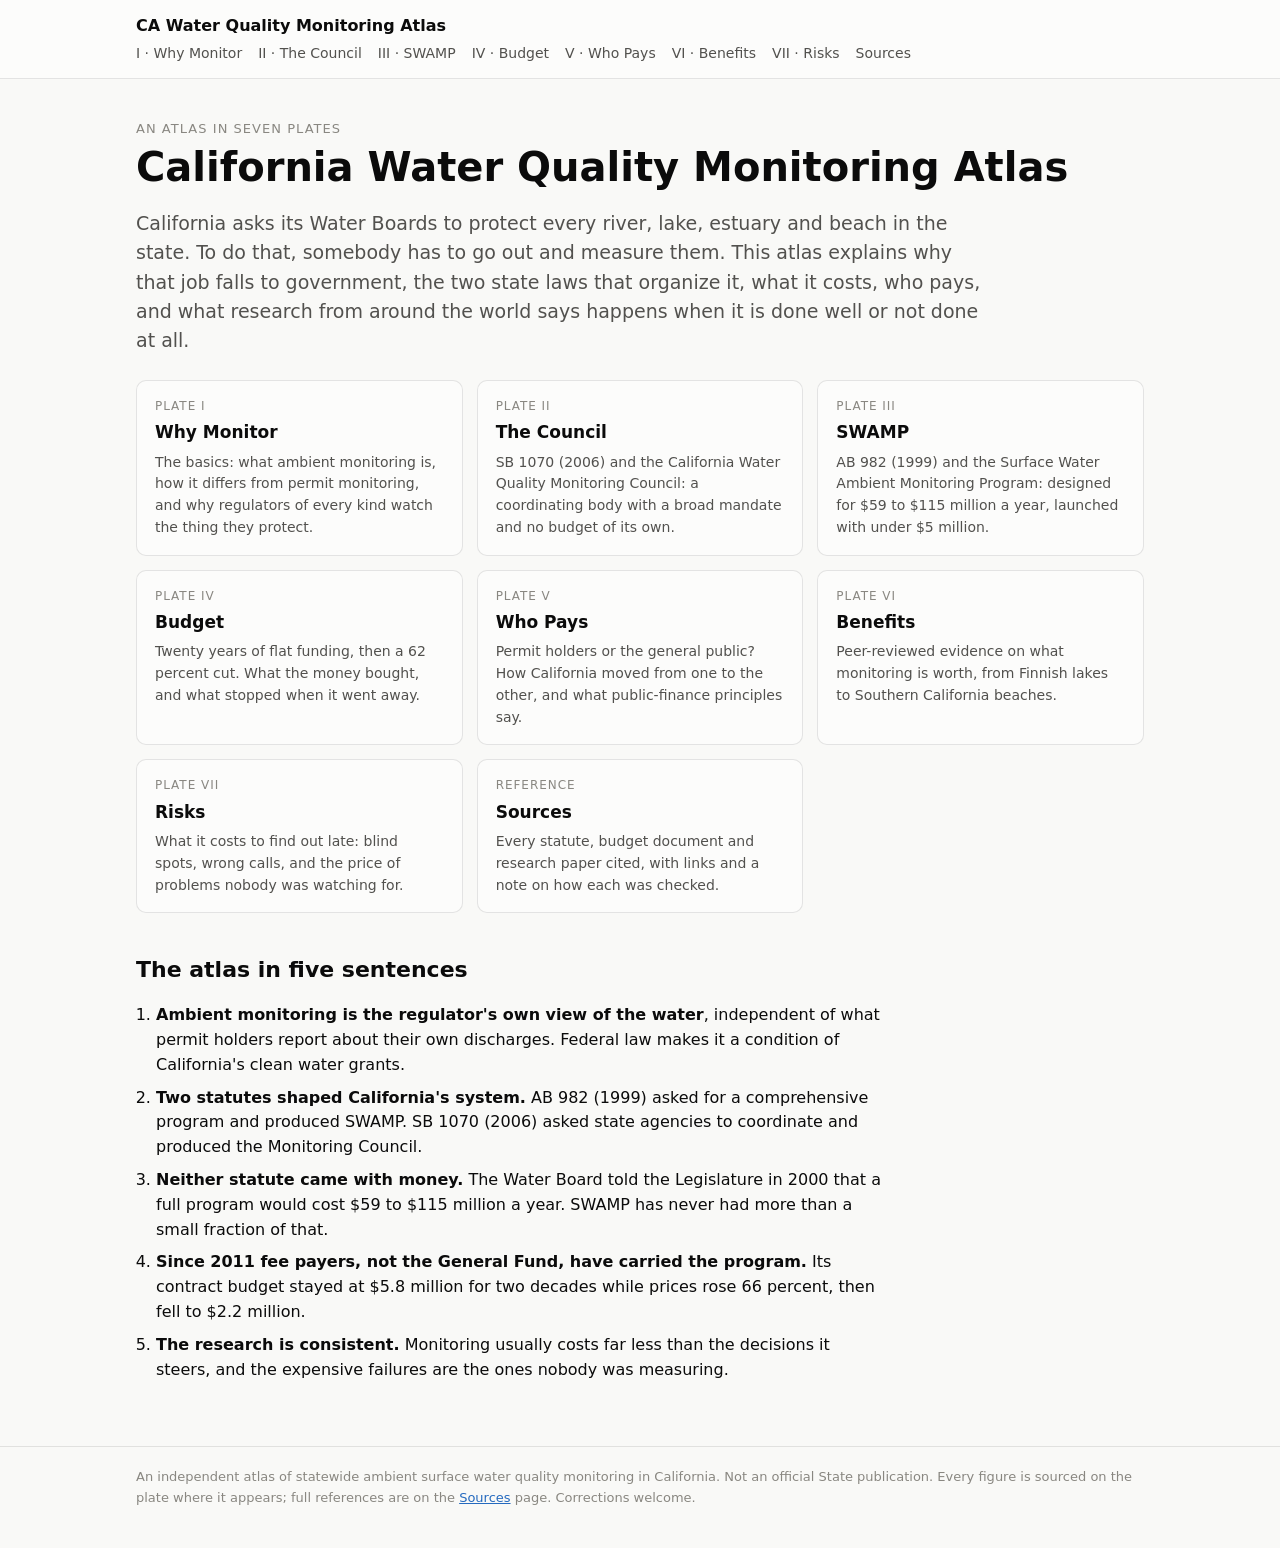
==== index.html @ a685c1d4 "Start CA Water Quality Monitoring Atlas: seven plates and sources Why Monitor, The Council (SB 1070)" ====
<!doctype html>
<html lang="en" data-root="">
<head>
<meta charset="utf-8">
<meta name="viewport" content="width=device-width, initial-scale=1">
<title>CA Water Quality Monitoring Atlas</title>
<meta name="description" content="An atlas of statewide ambient surface water quality monitoring in California: why governments monitor, the two statutes behind the Monitoring Council and SWAMP, what it costs, who pays, and what the research says.">
<link rel="stylesheet" href="assets/atlas.css">
<style>
  .plates { display: grid; gap: 14px; grid-template-columns: repeat(auto-fill, minmax(280px, 1fr)); margin-top: 24px; }
  .plates a.card { text-decoration: none; color: var(--ink); display: block; transition: border-color .15s; }
  .plates a.card:hover { border-color: var(--accent); }
  .plates .n { font-size: 12px; letter-spacing: .08em; text-transform: uppercase; color: var(--muted); }
  .plates h3 { margin: 4px 0 6px; }
  .plates p { margin: 0; font-size: 14px; color: var(--ink-2); }
  .five { margin-top: 36px; }
  .five ol { padding-left: 20px; }
  .five li { margin-bottom: 8px; }
</style>
</head>
<body>
<main class="wrap">
  <div class="plate-no">An atlas in seven plates</div>
  <h1>California Water Quality Monitoring Atlas</h1>
  <p class="lede">California asks its Water Boards to protect every river, lake, estuary and beach in the state. To do that, somebody has to go out and measure them. This atlas explains why that job falls to government, the two state laws that organize it, what it costs, who pays, and what research from around the world says happens when it is done well or not done at all.</p>

  <div class="plates">
    <a class="card" href="plates/why.html"><div class="n">Plate I</div><h3>Why Monitor</h3><p>The basics: what ambient monitoring is, how it differs from permit monitoring, and why regulators of every kind watch the thing they protect.</p></a>
    <a class="card" href="plates/council.html"><div class="n">Plate II</div><h3>The Council</h3><p>SB 1070 (2006) and the California Water Quality Monitoring Council: a coordinating body with a broad mandate and no budget of its own.</p></a>
    <a class="card" href="plates/swamp.html"><div class="n">Plate III</div><h3>SWAMP</h3><p>AB 982 (1999) and the Surface Water Ambient Monitoring Program: designed for $59 to $115 million a year, launched with under $5 million.</p></a>
    <a class="card" href="plates/budget.html"><div class="n">Plate IV</div><h3>Budget</h3><p>Twenty years of flat funding, then a 62 percent cut. What the money bought, and what stopped when it went away.</p></a>
    <a class="card" href="plates/who-pays.html"><div class="n">Plate V</div><h3>Who Pays</h3><p>Permit holders or the general public? How California moved from one to the other, and what public-finance principles say.</p></a>
    <a class="card" href="plates/benefits.html"><div class="n">Plate VI</div><h3>Benefits</h3><p>Peer-reviewed evidence on what monitoring is worth, from Finnish lakes to Southern California beaches.</p></a>
    <a class="card" href="plates/risks.html"><div class="n">Plate VII</div><h3>Risks</h3><p>What it costs to find out late: blind spots, wrong calls, and the price of problems nobody was watching for.</p></a>
    <a class="card" href="plates/sources.html"><div class="n">Reference</div><h3>Sources</h3><p>Every statute, budget document and research paper cited, with links and a note on how each was checked.</p></a>
  </div>

  <div class="five">
    <h2>The atlas in five sentences</h2>
    <ol>
      <li><b>Ambient monitoring is the regulator's own view of the water</b>, independent of what permit holders report about their own discharges. Federal law makes it a condition of California's clean water grants.</li>
      <li><b>Two statutes shaped California's system.</b> AB 982 (1999) asked for a comprehensive program and produced SWAMP. SB 1070 (2006) asked state agencies to coordinate and produced the Monitoring Council.</li>
      <li><b>Neither statute came with money.</b> The Water Board told the Legislature in 2000 that a full program would cost $59 to $115 million a year. SWAMP has never had more than a small fraction of that.</li>
      <li><b>Since 2011 fee payers, not the General Fund, have carried the program.</b> Its contract budget stayed at $5.8 million for two decades while prices rose 66 percent, then fell to $2.2 million.</li>
      <li><b>The research is consistent.</b> Monitoring usually costs far less than the decisions it steers, and the expensive failures are the ones nobody was measuring.</li>
    </ol>
  </div>
</main>
<script src="assets/refs.js"></script>
<script src="assets/atlas.js"></script>
</body>
</html>
---- assets/atlas.css ----
:root {
  color-scheme: light;
  --page: #f9f9f7;
  --surface: #fcfcfb;
  --ink: #0b0b0b;
  --ink-2: #52514e;
  --muted: #898781;
  --grid: #e1e0d9;
  --axis: #c3c2b7;
  --border: rgba(11,11,11,0.10);
  --accent: #256abf;
  --accent-wash: #cde2fb;
  --s1: #2a78d6; --s2: #eb6834; --s3: #1baf7a; --s4: #eda100;
  --good: #0ca30c; --warning: #fab219; --serious: #ec835a; --critical: #d03b3b;
  --neutral: #c3c2b7;
}
@media (prefers-color-scheme: dark) {
  :root:not([data-theme="light"]) {
    color-scheme: dark;
    --page: #0d0d0d; --surface: #1a1a19; --ink: #ffffff; --ink-2: #c3c2b7;
    --grid: #2c2c2a; --axis: #383835; --border: rgba(255,255,255,0.10);
    --accent: #6da7ec; --accent-wash: #184f95;
    --s1: #3987e5; --s2: #d95926; --s3: #199e70; --s4: #c98500; --neutral: #52514e;
  }
}
:root[data-theme="dark"] {
  color-scheme: dark;
  --page: #0d0d0d; --surface: #1a1a19; --ink: #ffffff; --ink-2: #c3c2b7;
  --grid: #2c2c2a; --axis: #383835; --border: rgba(255,255,255,0.10);
  --accent: #6da7ec; --accent-wash: #184f95;
  --s1: #3987e5; --s2: #d95926; --s3: #199e70; --s4: #c98500; --neutral: #52514e;
}
* { box-sizing: border-box; }
body {
  margin: 0; background: var(--page); color: var(--ink);
  font: 16px/1.55 system-ui, -apple-system, "Segoe UI", sans-serif;
}
a { color: var(--accent); }
.wrap { max-width: 1040px; margin: 0 auto; padding: 0 16px; }
header.site { border-bottom: 1px solid var(--border); background: var(--surface); }
header.site .wrap { display: flex; flex-wrap: wrap; gap: 4px 20px; align-items: baseline; padding-top: 14px; padding-bottom: 14px; }
header.site .brand { font-weight: 700; text-decoration: none; color: var(--ink); margin-right: auto; }
header.site nav { display: flex; flex-wrap: wrap; gap: 4px 16px; font-size: 14px; }
header.site nav a { color: var(--ink-2); text-decoration: none; }
header.site nav a[aria-current="page"] { color: var(--ink); font-weight: 600; border-bottom: 2px solid var(--accent); }
.plate-no { font-size: 13px; letter-spacing: .08em; text-transform: uppercase; color: var(--muted); margin: 40px 0 4px; }
h1 { font-size: clamp(28px, 4vw, 40px); line-height: 1.15; margin: 0 0 12px; }
h2 { font-size: 22px; margin: 40px 0 8px; }
h3 { font-size: 17px; margin: 24px 0 6px; }
.lede { font-size: 19px; color: var(--ink-2); max-width: 70ch; }
p, li { max-width: 72ch; }
.card { background: var(--surface); border: 1px solid var(--border); border-radius: 10px; padding: 16px 18px; }
.grid { display: grid; gap: 14px; grid-template-columns: repeat(auto-fill, minmax(240px, 1fr)); }
.stat .v { font-size: 34px; font-weight: 700; line-height: 1.1; }
.stat .l { color: var(--ink-2); font-size: 14px; }
.src { font-size: 13px; color: var(--muted); }
.src a { color: var(--muted); }
table { border-collapse: collapse; width: 100%; font-size: 14px; }
th, td { text-align: left; padding: 8px 10px; border-bottom: 1px solid var(--grid); vertical-align: top; }
th { font-weight: 600; color: var(--ink-2); font-size: 13px; }
td.num { font-variant-numeric: tabular-nums; }
.tbl-scroll { overflow-x: auto; }
.badge { display: inline-flex; align-items: center; gap: 6px; font-size: 13px; white-space: nowrap; }
.dot { width: 10px; height: 10px; border-radius: 50%; display: inline-block; flex: none; }
.callout { border-left: 3px solid var(--accent); padding: 4px 0 4px 14px; color: var(--ink-2); }
footer.site { margin-top: 64px; border-top: 1px solid var(--border); padding: 20px 0 40px; font-size: 13px; color: var(--muted); }
.tip { position: fixed; pointer-events: none; background: var(--surface); color: var(--ink); border: 1px solid var(--border);
  border-radius: 8px; padding: 8px 10px; font-size: 13px; max-width: 320px; box-shadow: 0 4px 16px rgba(0,0,0,.12); opacity: 0; transition: opacity .1s; z-index: 10; }
.tip.on { opacity: 1; }
.pager { display: flex; justify-content: space-between; gap: 16px; margin-top: 48px; font-weight: 600; }
.pager a { text-decoration: none; }
.takeaway { background: var(--accent-wash); border-radius: 10px; padding: 14px 18px; margin: 20px 0; }
.takeaway b:first-child { display: block; font-size: 12px; letter-spacing: .08em; text-transform: uppercase; margin-bottom: 4px; }
.takeaway p { margin: 0; }
blockquote.law { margin: 14px 0; padding: 12px 16px; border-left: 3px solid var(--accent); background: var(--surface); font-family: Georgia, "Times New Roman", serif; font-size: 16px; }
blockquote.law cite { display: block; margin-top: 6px; font: 13px system-ui, sans-serif; color: var(--muted); font-style: normal; }
.two { display: grid; gap: 14px; grid-template-columns: repeat(auto-fit, minmax(300px, 1fr)); }
.two h3, .grid h3 { margin-top: 0; }
.card ul { margin: 0; padding-left: 18px; }
.ref { font-size: 14px; color: var(--ink-2); margin: 6px 0 0; }
.pending { border: 1px dashed var(--axis); border-radius: 10px; padding: 16px 18px; color: var(--ink-2); }
sup a { text-decoration: none; }
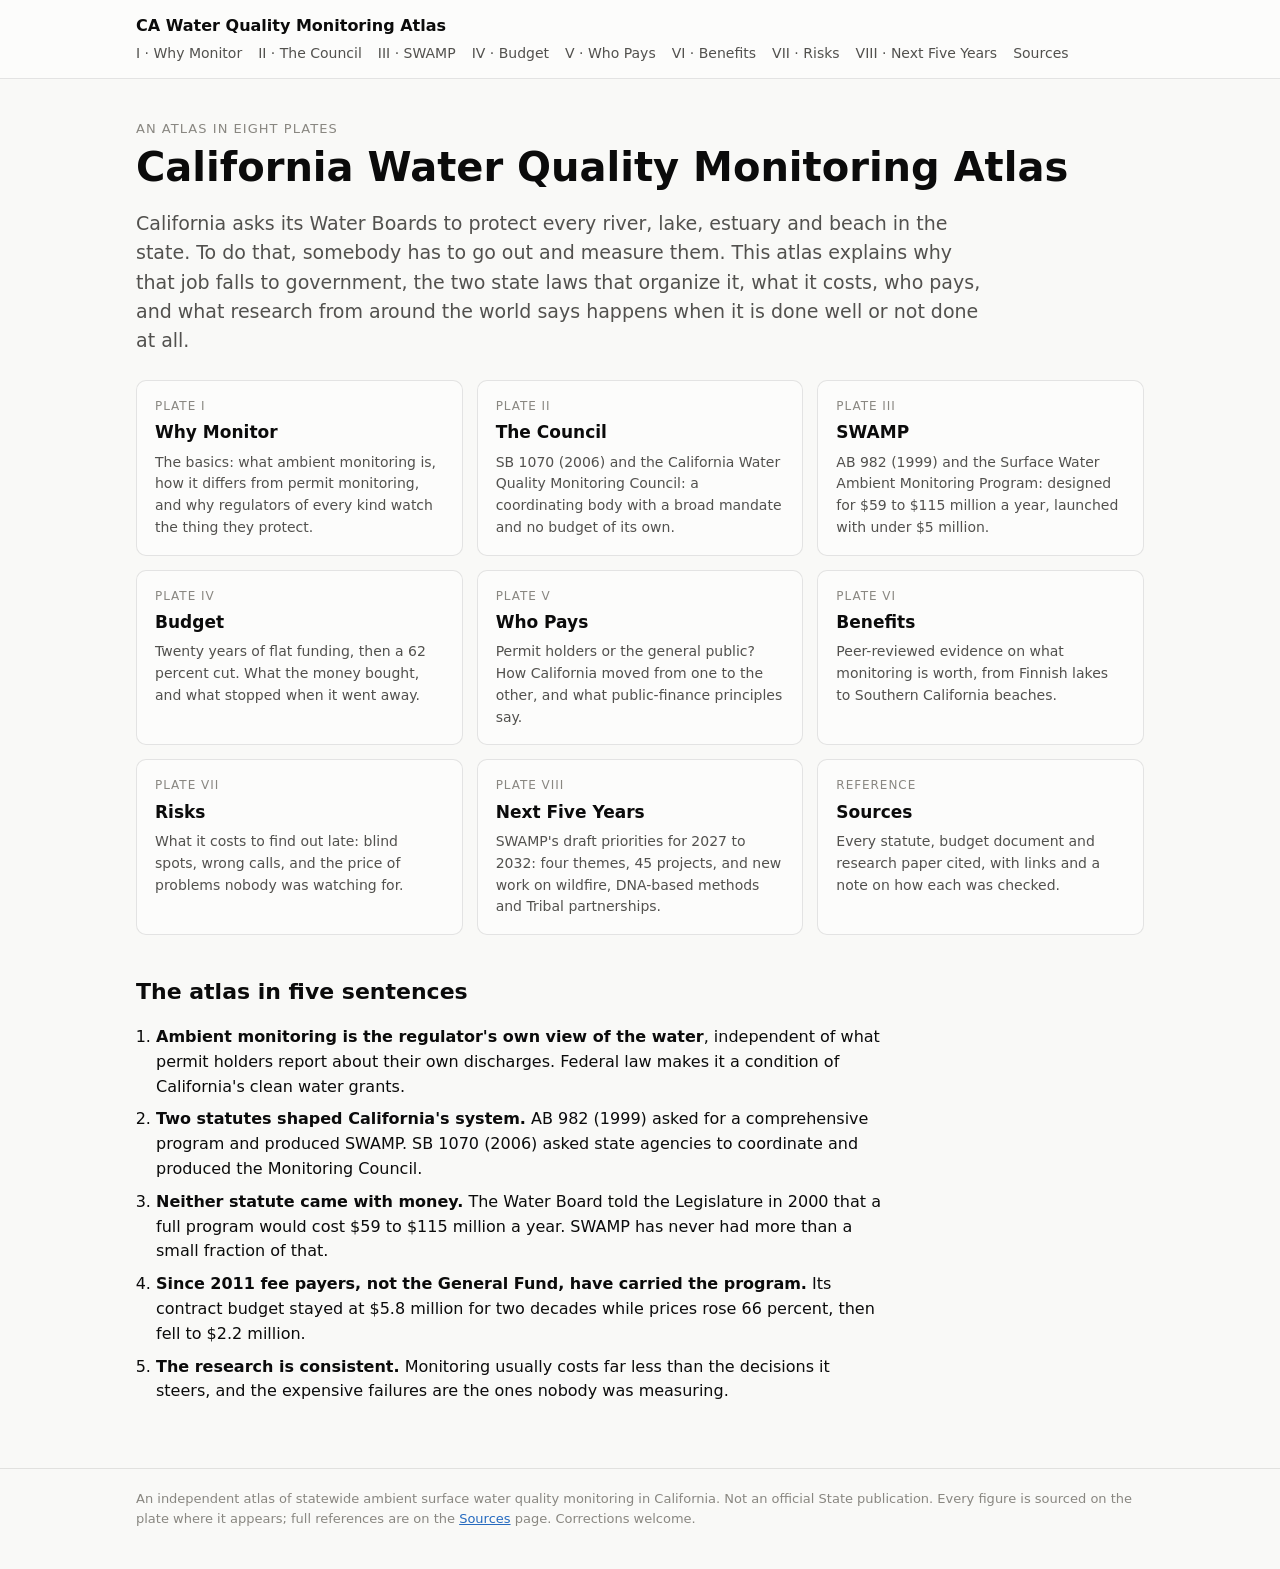
==== commit 4ef0eb77: "Add Plate VIII: SWAMP draft priorities for 2027 to 2032 Co-Authored-By: Claude Fable 5.2 <noreply@an" ====
--- a/index.html
+++ b/index.html
@@ -20,7 +20,7 @@
 </head>
 <body>
 <main class="wrap">
-  <div class="plate-no">An atlas in seven plates</div>
+  <div class="plate-no">An atlas in eight plates</div>
   <h1>California Water Quality Monitoring Atlas</h1>
   <p class="lede">California asks its Water Boards to protect every river, lake, estuary and beach in the state. To do that, somebody has to go out and measure them. This atlas explains why that job falls to government, the two state laws that organize it, what it costs, who pays, and what research from around the world says happens when it is done well or not done at all.</p>
 
@@ -32,6 +32,7 @@
     <a class="card" href="plates/who-pays.html"><div class="n">Plate V</div><h3>Who Pays</h3><p>Permit holders or the general public? How California moved from one to the other, and what public-finance principles say.</p></a>
     <a class="card" href="plates/benefits.html"><div class="n">Plate VI</div><h3>Benefits</h3><p>Peer-reviewed evidence on what monitoring is worth, from Finnish lakes to Southern California beaches.</p></a>
     <a class="card" href="plates/risks.html"><div class="n">Plate VII</div><h3>Risks</h3><p>What it costs to find out late: blind spots, wrong calls, and the price of problems nobody was watching for.</p></a>
+    <a class="card" href="plates/priorities.html"><div class="n">Plate VIII</div><h3>Next Five Years</h3><p>SWAMP's draft priorities for 2027 to 2032: four themes, 45 projects, and new work on wildfire, DNA-based methods and Tribal partnerships.</p></a>
     <a class="card" href="plates/sources.html"><div class="n">Reference</div><h3>Sources</h3><p>Every statute, budget document and research paper cited, with links and a note on how each was checked.</p></a>
   </div>
 
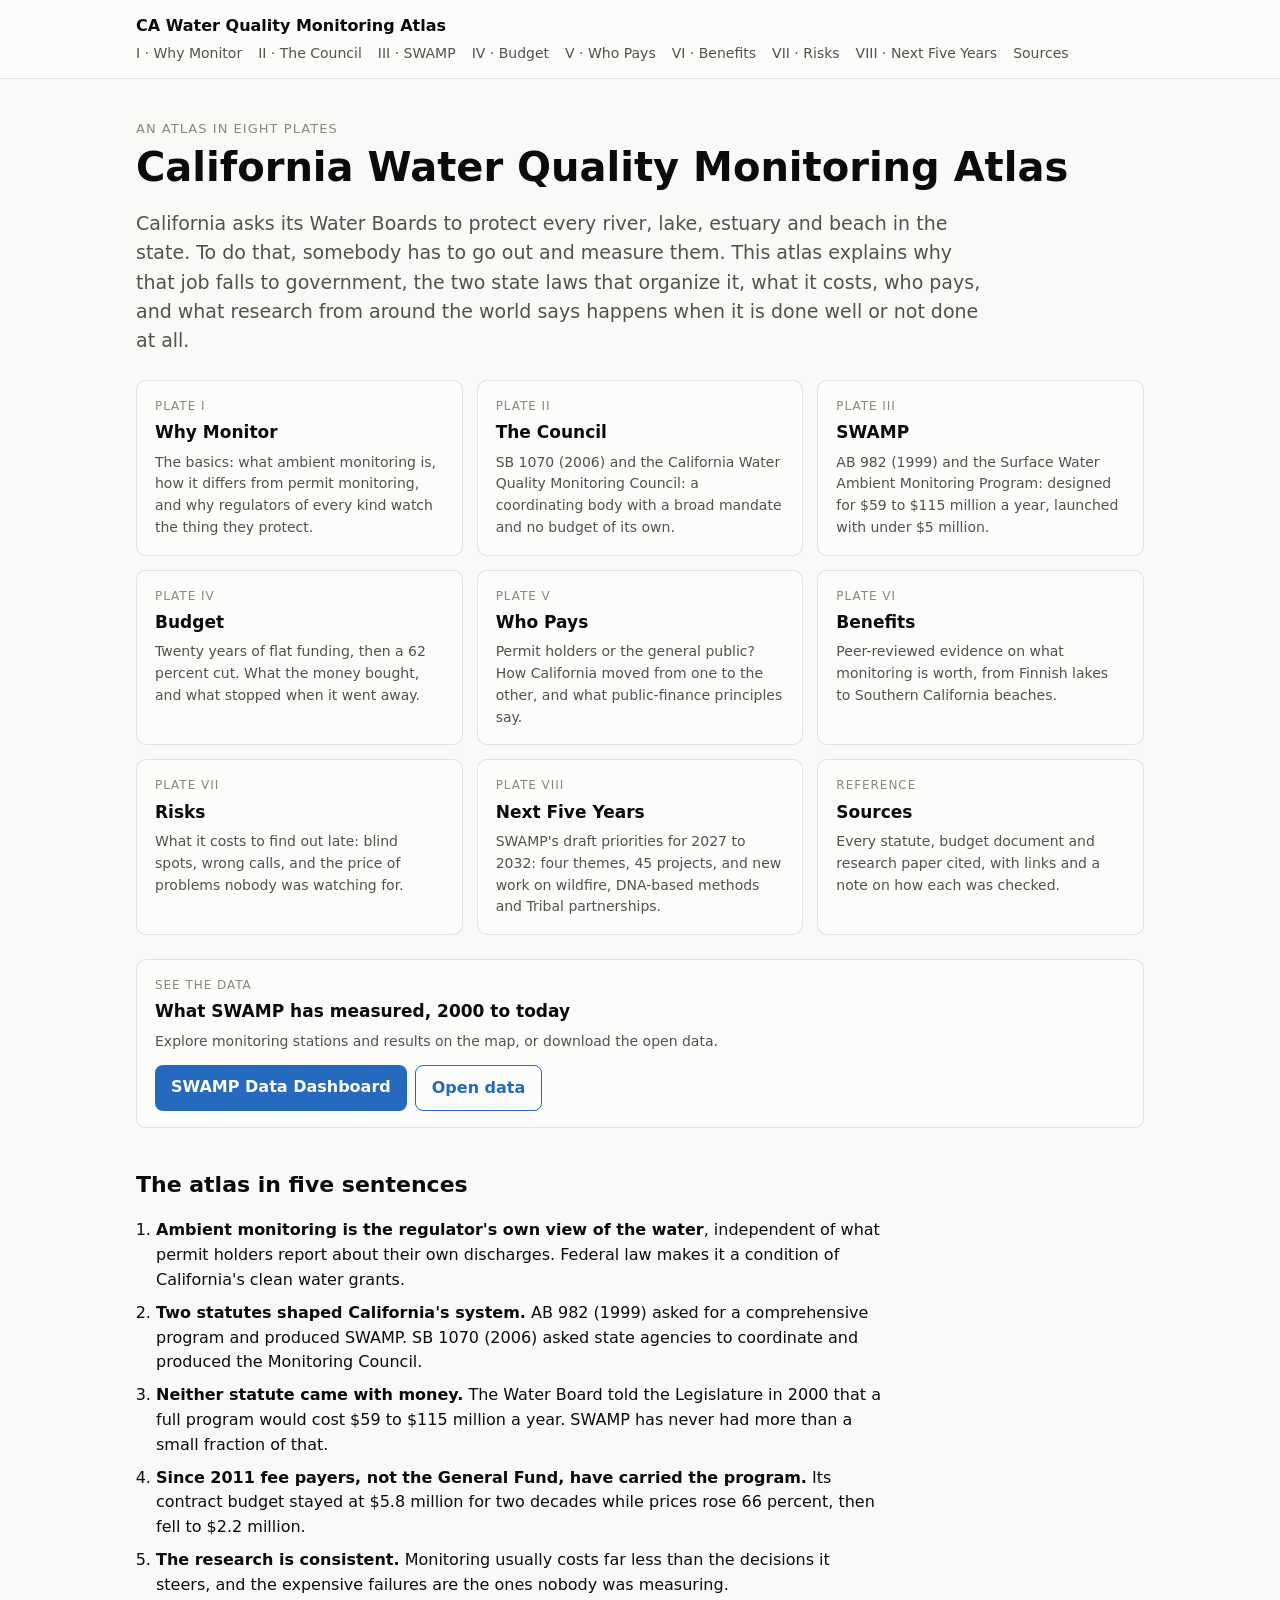
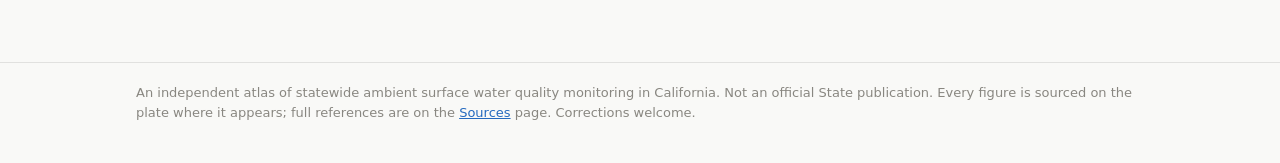
==== commit c6b95b56: "Add links to the SWAMP Data Dashboard and open data Co-Authored-By: Claude Fable 5.2 <noreply@anthro" ====
--- a/index.html
+++ b/index.html
@@ -36,6 +36,11 @@
     <a class="card" href="plates/sources.html"><div class="n">Reference</div><h3>Sources</h3><p>Every statute, budget document and research paper cited, with links and a note on how each was checked.</p></a>
   </div>
 
+  <div class="card" style="margin-top:24px;display:flex;flex-wrap:wrap;gap:12px 24px;align-items:center;justify-content:space-between">
+    <div><div style="font-size:12px;letter-spacing:.08em;text-transform:uppercase;color:var(--muted)">See the data</div><h3 style="margin:4px 0 6px">What SWAMP has measured, 2000 to today</h3><p style="margin:0;font-size:14px;color:var(--ink-2)">Explore monitoring stations and results on the map, or download the open data.</p></div>
+    <div style="display:flex;gap:8px;flex-wrap:wrap"><a href="https://gispublic.waterboards.ca.gov/swamp-data/" style="font-weight:600;padding:10px 16px;border-radius:8px;background:var(--accent);color:var(--surface);text-decoration:none">SWAMP Data Dashboard</a><a href="https://data.ca.gov/@california-state-water-resources-control-board/surface-water-ambient-monitoring-program" style="font-weight:600;padding:10px 16px;border:1px solid var(--accent);border-radius:8px;text-decoration:none">Open data</a></div>
+  </div>
+
   <div class="five">
     <h2>The atlas in five sentences</h2>
     <ol>
